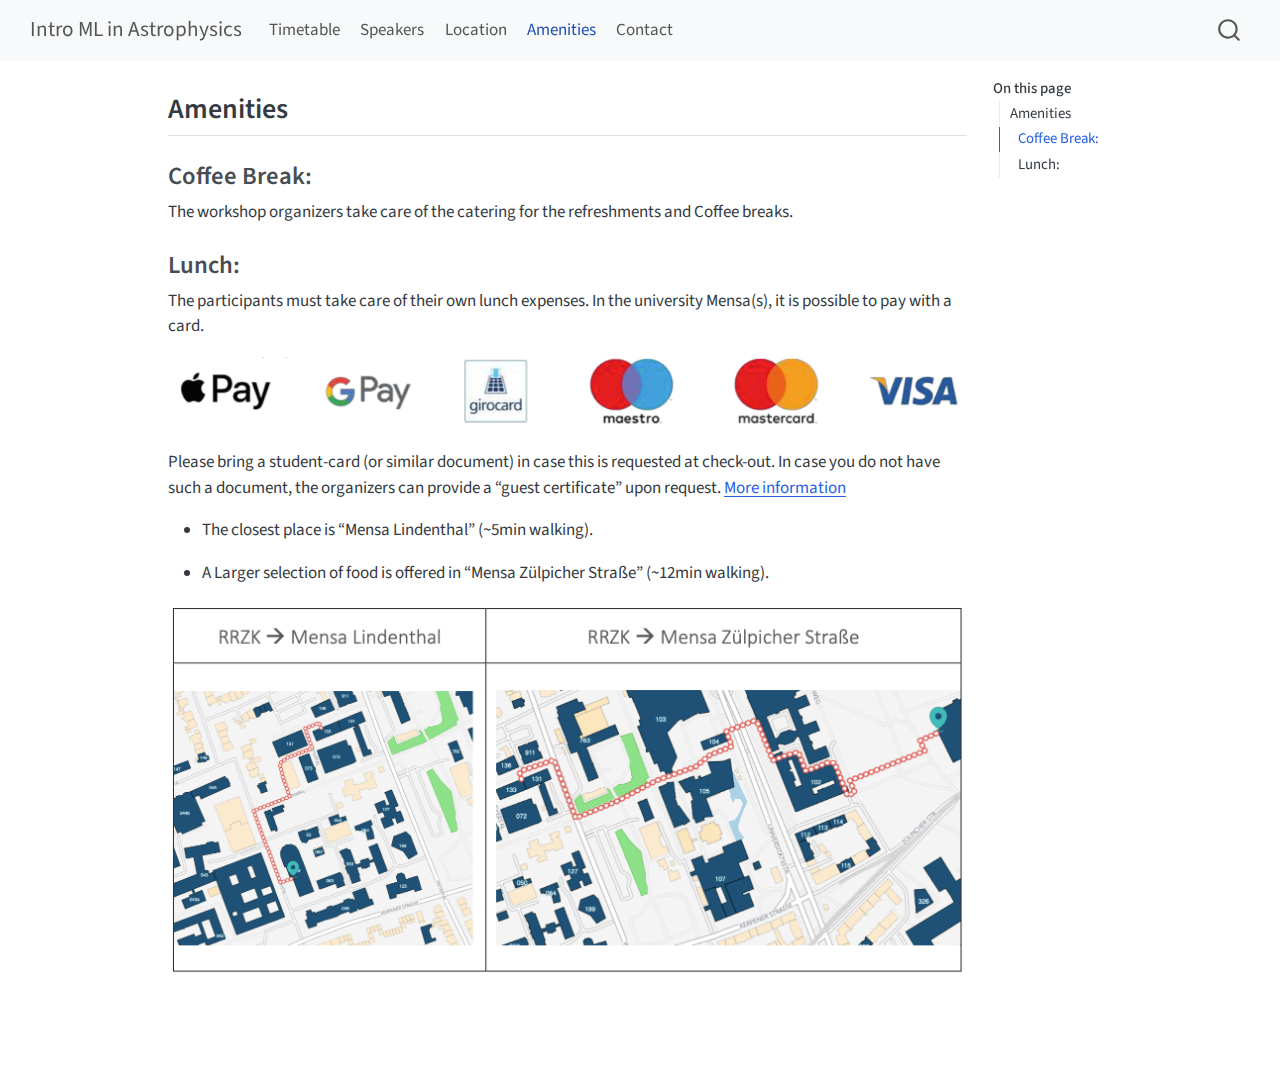
==== docs/amenities.html @ 334e964f "update html" ====
<!DOCTYPE html>
<html xmlns="http://www.w3.org/1999/xhtml" lang="en" xml:lang="en"><head>

<meta charset="utf-8">
<meta name="generator" content="quarto-1.4.553">

<meta name="viewport" content="width=device-width, initial-scale=1.0, user-scalable=yes">


<title>Intro ML in Astrophysics</title>
<style>
code{white-space: pre-wrap;}
span.smallcaps{font-variant: small-caps;}
div.columns{display: flex; gap: min(4vw, 1.5em);}
div.column{flex: auto; overflow-x: auto;}
div.hanging-indent{margin-left: 1.5em; text-indent: -1.5em;}
ul.task-list{list-style: none;}
ul.task-list li input[type="checkbox"] {
  width: 0.8em;
  margin: 0 0.8em 0.2em -1em; /* quarto-specific, see https://github.com/quarto-dev/quarto-cli/issues/4556 */ 
  vertical-align: middle;
}
</style>


<script src="site_libs/quarto-nav/quarto-nav.js"></script>
<script src="site_libs/quarto-nav/headroom.min.js"></script>
<script src="site_libs/clipboard/clipboard.min.js"></script>
<script src="site_libs/quarto-search/autocomplete.umd.js"></script>
<script src="site_libs/quarto-search/fuse.min.js"></script>
<script src="site_libs/quarto-search/quarto-search.js"></script>
<meta name="quarto:offset" content="./">
<script src="site_libs/quarto-html/quarto.js"></script>
<script src="site_libs/quarto-html/popper.min.js"></script>
<script src="site_libs/quarto-html/tippy.umd.min.js"></script>
<script src="site_libs/quarto-html/anchor.min.js"></script>
<link href="site_libs/quarto-html/tippy.css" rel="stylesheet">
<link href="site_libs/quarto-html/quarto-syntax-highlighting.css" rel="stylesheet" id="quarto-text-highlighting-styles">
<script src="site_libs/bootstrap/bootstrap.min.js"></script>
<link href="site_libs/bootstrap/bootstrap-icons.css" rel="stylesheet">
<link href="site_libs/bootstrap/bootstrap.min.css" rel="stylesheet" id="quarto-bootstrap" data-mode="light">
<script id="quarto-search-options" type="application/json">{
  "location": "navbar",
  "copy-button": false,
  "collapse-after": 3,
  "panel-placement": "end",
  "type": "overlay",
  "limit": 50,
  "keyboard-shortcut": [
    "f",
    "/",
    "s"
  ],
  "show-item-context": false,
  "language": {
    "search-no-results-text": "No results",
    "search-matching-documents-text": "matching documents",
    "search-copy-link-title": "Copy link to search",
    "search-hide-matches-text": "Hide additional matches",
    "search-more-match-text": "more match in this document",
    "search-more-matches-text": "more matches in this document",
    "search-clear-button-title": "Clear",
    "search-text-placeholder": "",
    "search-detached-cancel-button-title": "Cancel",
    "search-submit-button-title": "Submit",
    "search-label": "Search"
  }
}</script>


<link rel="stylesheet" href="styles.css">
</head>

<body class="nav-fixed">

<div id="quarto-search-results"></div>
  <header id="quarto-header" class="headroom fixed-top">
    <nav class="navbar navbar-expand-lg " data-bs-theme="dark">
      <div class="navbar-container container-fluid">
      <div class="navbar-brand-container mx-auto">
    <a class="navbar-brand" href="./index.html">
    <span class="navbar-title">Intro ML in Astrophysics</span>
    </a>
  </div>
            <div id="quarto-search" class="" title="Search"></div>
          <button class="navbar-toggler" type="button" data-bs-toggle="collapse" data-bs-target="#navbarCollapse" aria-controls="navbarCollapse" aria-expanded="false" aria-label="Toggle navigation" onclick="if (window.quartoToggleHeadroom) { window.quartoToggleHeadroom(); }">
  <span class="navbar-toggler-icon"></span>
</button>
          <div class="collapse navbar-collapse" id="navbarCollapse">
            <ul class="navbar-nav navbar-nav-scroll me-auto">
  <li class="nav-item">
    <a class="nav-link" href="./index.html"> 
<span class="menu-text">Timetable</span></a>
  </li>  
  <li class="nav-item">
    <a class="nav-link" href="./speaker.html"> 
<span class="menu-text">Speakers</span></a>
  </li>  
  <li class="nav-item">
    <a class="nav-link" href="./location.html"> 
<span class="menu-text">Location</span></a>
  </li>  
  <li class="nav-item">
    <a class="nav-link active" href="./amenities.html" aria-current="page"> 
<span class="menu-text">Amenities</span></a>
  </li>  
  <li class="nav-item">
    <a class="nav-link" href="./Contact.html"> 
<span class="menu-text">Contact</span></a>
  </li>  
</ul>
          </div> <!-- /navcollapse -->
          <div class="quarto-navbar-tools">
</div>
      </div> <!-- /container-fluid -->
    </nav>
</header>
<!-- content -->
<div id="quarto-content" class="quarto-container page-columns page-rows-contents page-layout-article page-navbar">
<!-- sidebar -->
<!-- margin-sidebar -->
    <div id="quarto-margin-sidebar" class="sidebar margin-sidebar">
        <nav id="TOC" role="doc-toc" class="toc-active">
    <h2 id="toc-title">On this page</h2>
   
  <ul>
  <li><a href="#amenities" id="toc-amenities" class="nav-link active" data-scroll-target="#amenities">Amenities</a>
  <ul class="collapse">
  <li><a href="#coffee-break" id="toc-coffee-break" class="nav-link" data-scroll-target="#coffee-break">Coffee Break:</a></li>
  <li><a href="#lunch" id="toc-lunch" class="nav-link" data-scroll-target="#lunch">Lunch:</a></li>
  </ul></li>
  </ul>
</nav>
    </div>
<!-- main -->
<main class="content" id="quarto-document-content">




<section id="amenities" class="level2">
<h2 class="anchored" data-anchor-id="amenities">Amenities</h2>
<section id="coffee-break" class="level3">
<h3 class="anchored" data-anchor-id="coffee-break">Coffee Break:</h3>
<p>The workshop organizers take care of the catering for the refreshments and Coffee breaks.</p>
</section>
<section id="lunch" class="level3">
<h3 class="anchored" data-anchor-id="lunch">Lunch:</h3>
<p>The participants must take care of their own lunch expenses. In the university Mensa(s), it is possible to pay with a card.</p>
<p><img src="images/card.png" class="img-fluid"></p>
<p>Please bring a student-card (or similar document) in case this is requested at check-out. In case you do not have such a document, the organizers can provide a “guest certificate” upon request. <a href="https://www.kstw.de/gastronomie/essen-fuer-alle-wer-darf-bei-uns-speisen">More information</a></p>
<ul>
<li><p>The closest place is “Mensa Lindenthal” (~5min walking).</p></li>
<li><p>A Larger selection of food is offered in “Mensa Zülpicher Straße” (~12min walking).</p></li>
</ul>
<p><img src="images/mensa.png" class="img-fluid"></p>


</section>
</section>

</main> <!-- /main -->
<script id="quarto-html-after-body" type="application/javascript">
window.document.addEventListener("DOMContentLoaded", function (event) {
  const toggleBodyColorMode = (bsSheetEl) => {
    const mode = bsSheetEl.getAttribute("data-mode");
    const bodyEl = window.document.querySelector("body");
    if (mode === "dark") {
      bodyEl.classList.add("quarto-dark");
      bodyEl.classList.remove("quarto-light");
    } else {
      bodyEl.classList.add("quarto-light");
      bodyEl.classList.remove("quarto-dark");
    }
  }
  const toggleBodyColorPrimary = () => {
    const bsSheetEl = window.document.querySelector("link#quarto-bootstrap");
    if (bsSheetEl) {
      toggleBodyColorMode(bsSheetEl);
    }
  }
  toggleBodyColorPrimary();  
  const icon = "";
  const anchorJS = new window.AnchorJS();
  anchorJS.options = {
    placement: 'right',
    icon: icon
  };
  anchorJS.add('.anchored');
  const isCodeAnnotation = (el) => {
    for (const clz of el.classList) {
      if (clz.startsWith('code-annotation-')) {                     
        return true;
      }
    }
    return false;
  }
  const clipboard = new window.ClipboardJS('.code-copy-button', {
    text: function(trigger) {
      const codeEl = trigger.previousElementSibling.cloneNode(true);
      for (const childEl of codeEl.children) {
        if (isCodeAnnotation(childEl)) {
          childEl.remove();
        }
      }
      return codeEl.innerText;
    }
  });
  clipboard.on('success', function(e) {
    // button target
    const button = e.trigger;
    // don't keep focus
    button.blur();
    // flash "checked"
    button.classList.add('code-copy-button-checked');
    var currentTitle = button.getAttribute("title");
    button.setAttribute("title", "Copied!");
    let tooltip;
    if (window.bootstrap) {
      button.setAttribute("data-bs-toggle", "tooltip");
      button.setAttribute("data-bs-placement", "left");
      button.setAttribute("data-bs-title", "Copied!");
      tooltip = new bootstrap.Tooltip(button, 
        { trigger: "manual", 
          customClass: "code-copy-button-tooltip",
          offset: [0, -8]});
      tooltip.show();    
    }
    setTimeout(function() {
      if (tooltip) {
        tooltip.hide();
        button.removeAttribute("data-bs-title");
        button.removeAttribute("data-bs-toggle");
        button.removeAttribute("data-bs-placement");
      }
      button.setAttribute("title", currentTitle);
      button.classList.remove('code-copy-button-checked');
    }, 1000);
    // clear code selection
    e.clearSelection();
  });
    var localhostRegex = new RegExp(/^(?:http|https):\/\/localhost\:?[0-9]*\//);
    var mailtoRegex = new RegExp(/^mailto:/);
      var filterRegex = new RegExp('/' + window.location.host + '/');
    var isInternal = (href) => {
        return filterRegex.test(href) || localhostRegex.test(href) || mailtoRegex.test(href);
    }
    // Inspect non-navigation links and adorn them if external
 	var links = window.document.querySelectorAll('a[href]:not(.nav-link):not(.navbar-brand):not(.toc-action):not(.sidebar-link):not(.sidebar-item-toggle):not(.pagination-link):not(.no-external):not([aria-hidden]):not(.dropdown-item):not(.quarto-navigation-tool)');
    for (var i=0; i<links.length; i++) {
      const link = links[i];
      if (!isInternal(link.href)) {
        // undo the damage that might have been done by quarto-nav.js in the case of
        // links that we want to consider external
        if (link.dataset.originalHref !== undefined) {
          link.href = link.dataset.originalHref;
        }
      }
    }
  function tippyHover(el, contentFn, onTriggerFn, onUntriggerFn) {
    const config = {
      allowHTML: true,
      maxWidth: 500,
      delay: 100,
      arrow: false,
      appendTo: function(el) {
          return el.parentElement;
      },
      interactive: true,
      interactiveBorder: 10,
      theme: 'quarto',
      placement: 'bottom-start',
    };
    if (contentFn) {
      config.content = contentFn;
    }
    if (onTriggerFn) {
      config.onTrigger = onTriggerFn;
    }
    if (onUntriggerFn) {
      config.onUntrigger = onUntriggerFn;
    }
    window.tippy(el, config); 
  }
  const noterefs = window.document.querySelectorAll('a[role="doc-noteref"]');
  for (var i=0; i<noterefs.length; i++) {
    const ref = noterefs[i];
    tippyHover(ref, function() {
      // use id or data attribute instead here
      let href = ref.getAttribute('data-footnote-href') || ref.getAttribute('href');
      try { href = new URL(href).hash; } catch {}
      const id = href.replace(/^#\/?/, "");
      const note = window.document.getElementById(id);
      if (note) {
        return note.innerHTML;
      } else {
        return "";
      }
    });
  }
  const xrefs = window.document.querySelectorAll('a.quarto-xref');
  const processXRef = (id, note) => {
    // Strip column container classes
    const stripColumnClz = (el) => {
      el.classList.remove("page-full", "page-columns");
      if (el.children) {
        for (const child of el.children) {
          stripColumnClz(child);
        }
      }
    }
    stripColumnClz(note)
    if (id === null || id.startsWith('sec-')) {
      // Special case sections, only their first couple elements
      const container = document.createElement("div");
      if (note.children && note.children.length > 2) {
        container.appendChild(note.children[0].cloneNode(true));
        for (let i = 1; i < note.children.length; i++) {
          const child = note.children[i];
          if (child.tagName === "P" && child.innerText === "") {
            continue;
          } else {
            container.appendChild(child.cloneNode(true));
            break;
          }
        }
        if (window.Quarto?.typesetMath) {
          window.Quarto.typesetMath(container);
        }
        return container.innerHTML
      } else {
        if (window.Quarto?.typesetMath) {
          window.Quarto.typesetMath(note);
        }
        return note.innerHTML;
      }
    } else {
      // Remove any anchor links if they are present
      const anchorLink = note.querySelector('a.anchorjs-link');
      if (anchorLink) {
        anchorLink.remove();
      }
      if (window.Quarto?.typesetMath) {
        window.Quarto.typesetMath(note);
      }
      // TODO in 1.5, we should make sure this works without a callout special case
      if (note.classList.contains("callout")) {
        return note.outerHTML;
      } else {
        return note.innerHTML;
      }
    }
  }
  for (var i=0; i<xrefs.length; i++) {
    const xref = xrefs[i];
    tippyHover(xref, undefined, function(instance) {
      instance.disable();
      let url = xref.getAttribute('href');
      let hash = undefined; 
      if (url.startsWith('#')) {
        hash = url;
      } else {
        try { hash = new URL(url).hash; } catch {}
      }
      if (hash) {
        const id = hash.replace(/^#\/?/, "");
        const note = window.document.getElementById(id);
        if (note !== null) {
          try {
            const html = processXRef(id, note.cloneNode(true));
            instance.setContent(html);
          } finally {
            instance.enable();
            instance.show();
          }
        } else {
          // See if we can fetch this
          fetch(url.split('#')[0])
          .then(res => res.text())
          .then(html => {
            const parser = new DOMParser();
            const htmlDoc = parser.parseFromString(html, "text/html");
            const note = htmlDoc.getElementById(id);
            if (note !== null) {
              const html = processXRef(id, note);
              instance.setContent(html);
            } 
          }).finally(() => {
            instance.enable();
            instance.show();
          });
        }
      } else {
        // See if we can fetch a full url (with no hash to target)
        // This is a special case and we should probably do some content thinning / targeting
        fetch(url)
        .then(res => res.text())
        .then(html => {
          const parser = new DOMParser();
          const htmlDoc = parser.parseFromString(html, "text/html");
          const note = htmlDoc.querySelector('main.content');
          if (note !== null) {
            // This should only happen for chapter cross references
            // (since there is no id in the URL)
            // remove the first header
            if (note.children.length > 0 && note.children[0].tagName === "HEADER") {
              note.children[0].remove();
            }
            const html = processXRef(null, note);
            instance.setContent(html);
          } 
        }).finally(() => {
          instance.enable();
          instance.show();
        });
      }
    }, function(instance) {
    });
  }
      let selectedAnnoteEl;
      const selectorForAnnotation = ( cell, annotation) => {
        let cellAttr = 'data-code-cell="' + cell + '"';
        let lineAttr = 'data-code-annotation="' +  annotation + '"';
        const selector = 'span[' + cellAttr + '][' + lineAttr + ']';
        return selector;
      }
      const selectCodeLines = (annoteEl) => {
        const doc = window.document;
        const targetCell = annoteEl.getAttribute("data-target-cell");
        const targetAnnotation = annoteEl.getAttribute("data-target-annotation");
        const annoteSpan = window.document.querySelector(selectorForAnnotation(targetCell, targetAnnotation));
        const lines = annoteSpan.getAttribute("data-code-lines").split(",");
        const lineIds = lines.map((line) => {
          return targetCell + "-" + line;
        })
        let top = null;
        let height = null;
        let parent = null;
        if (lineIds.length > 0) {
            //compute the position of the single el (top and bottom and make a div)
            const el = window.document.getElementById(lineIds[0]);
            top = el.offsetTop;
            height = el.offsetHeight;
            parent = el.parentElement.parentElement;
          if (lineIds.length > 1) {
            const lastEl = window.document.getElementById(lineIds[lineIds.length - 1]);
            const bottom = lastEl.offsetTop + lastEl.offsetHeight;
            height = bottom - top;
          }
          if (top !== null && height !== null && parent !== null) {
            // cook up a div (if necessary) and position it 
            let div = window.document.getElementById("code-annotation-line-highlight");
            if (div === null) {
              div = window.document.createElement("div");
              div.setAttribute("id", "code-annotation-line-highlight");
              div.style.position = 'absolute';
              parent.appendChild(div);
            }
            div.style.top = top - 2 + "px";
            div.style.height = height + 4 + "px";
            div.style.left = 0;
            let gutterDiv = window.document.getElementById("code-annotation-line-highlight-gutter");
            if (gutterDiv === null) {
              gutterDiv = window.document.createElement("div");
              gutterDiv.setAttribute("id", "code-annotation-line-highlight-gutter");
              gutterDiv.style.position = 'absolute';
              const codeCell = window.document.getElementById(targetCell);
              const gutter = codeCell.querySelector('.code-annotation-gutter');
              gutter.appendChild(gutterDiv);
            }
            gutterDiv.style.top = top - 2 + "px";
            gutterDiv.style.height = height + 4 + "px";
          }
          selectedAnnoteEl = annoteEl;
        }
      };
      const unselectCodeLines = () => {
        const elementsIds = ["code-annotation-line-highlight", "code-annotation-line-highlight-gutter"];
        elementsIds.forEach((elId) => {
          const div = window.document.getElementById(elId);
          if (div) {
            div.remove();
          }
        });
        selectedAnnoteEl = undefined;
      };
        // Handle positioning of the toggle
    window.addEventListener(
      "resize",
      throttle(() => {
        elRect = undefined;
        if (selectedAnnoteEl) {
          selectCodeLines(selectedAnnoteEl);
        }
      }, 10)
    );
    function throttle(fn, ms) {
    let throttle = false;
    let timer;
      return (...args) => {
        if(!throttle) { // first call gets through
            fn.apply(this, args);
            throttle = true;
        } else { // all the others get throttled
            if(timer) clearTimeout(timer); // cancel #2
            timer = setTimeout(() => {
              fn.apply(this, args);
              timer = throttle = false;
            }, ms);
        }
      };
    }
      // Attach click handler to the DT
      const annoteDls = window.document.querySelectorAll('dt[data-target-cell]');
      for (const annoteDlNode of annoteDls) {
        annoteDlNode.addEventListener('click', (event) => {
          const clickedEl = event.target;
          if (clickedEl !== selectedAnnoteEl) {
            unselectCodeLines();
            const activeEl = window.document.querySelector('dt[data-target-cell].code-annotation-active');
            if (activeEl) {
              activeEl.classList.remove('code-annotation-active');
            }
            selectCodeLines(clickedEl);
            clickedEl.classList.add('code-annotation-active');
          } else {
            // Unselect the line
            unselectCodeLines();
            clickedEl.classList.remove('code-annotation-active');
          }
        });
      }
  const findCites = (el) => {
    const parentEl = el.parentElement;
    if (parentEl) {
      const cites = parentEl.dataset.cites;
      if (cites) {
        return {
          el,
          cites: cites.split(' ')
        };
      } else {
        return findCites(el.parentElement)
      }
    } else {
      return undefined;
    }
  };
  var bibliorefs = window.document.querySelectorAll('a[role="doc-biblioref"]');
  for (var i=0; i<bibliorefs.length; i++) {
    const ref = bibliorefs[i];
    const citeInfo = findCites(ref);
    if (citeInfo) {
      tippyHover(citeInfo.el, function() {
        var popup = window.document.createElement('div');
        citeInfo.cites.forEach(function(cite) {
          var citeDiv = window.document.createElement('div');
          citeDiv.classList.add('hanging-indent');
          citeDiv.classList.add('csl-entry');
          var biblioDiv = window.document.getElementById('ref-' + cite);
          if (biblioDiv) {
            citeDiv.innerHTML = biblioDiv.innerHTML;
          }
          popup.appendChild(citeDiv);
        });
        return popup.innerHTML;
      });
    }
  }
});
</script>
</div> <!-- /content -->




</body></html>
---- docs/site_libs/quarto-html/tippy.css ----
.tippy-box[data-animation=fade][data-state=hidden]{opacity:0}[data-tippy-root]{max-width:calc(100vw - 10px)}.tippy-box{position:relative;background-color:#333;color:#fff;border-radius:4px;font-size:14px;line-height:1.4;white-space:normal;outline:0;transition-property:transform,visibility,opacity}.tippy-box[data-placement^=top]>.tippy-arrow{bottom:0}.tippy-box[data-placement^=top]>.tippy-arrow:before{bottom:-7px;left:0;border-width:8px 8px 0;border-top-color:initial;transform-origin:center top}.tippy-box[data-placement^=bottom]>.tippy-arrow{top:0}.tippy-box[data-placement^=bottom]>.tippy-arrow:before{top:-7px;left:0;border-width:0 8px 8px;border-bottom-color:initial;transform-origin:center bottom}.tippy-box[data-placement^=left]>.tippy-arrow{right:0}.tippy-box[data-placement^=left]>.tippy-arrow:before{border-width:8px 0 8px 8px;border-left-color:initial;right:-7px;transform-origin:center left}.tippy-box[data-placement^=right]>.tippy-arrow{left:0}.tippy-box[data-placement^=right]>.tippy-arrow:before{left:-7px;border-width:8px 8px 8px 0;border-right-color:initial;transform-origin:center right}.tippy-box[data-inertia][data-state=visible]{transition-timing-function:cubic-bezier(.54,1.5,.38,1.11)}.tippy-arrow{width:16px;height:16px;color:#333}.tippy-arrow:before{content:"";position:absolute;border-color:transparent;border-style:solid}.tippy-content{position:relative;padding:5px 9px;z-index:1}
---- docs/site_libs/quarto-html/quarto-syntax-highlighting.css ----
/* quarto syntax highlight colors */
:root {
  --quarto-hl-ot-color: #003B4F;
  --quarto-hl-at-color: #657422;
  --quarto-hl-ss-color: #20794D;
  --quarto-hl-an-color: #5E5E5E;
  --quarto-hl-fu-color: #4758AB;
  --quarto-hl-st-color: #20794D;
  --quarto-hl-cf-color: #003B4F;
  --quarto-hl-op-color: #5E5E5E;
  --quarto-hl-er-color: #AD0000;
  --quarto-hl-bn-color: #AD0000;
  --quarto-hl-al-color: #AD0000;
  --quarto-hl-va-color: #111111;
  --quarto-hl-bu-color: inherit;
  --quarto-hl-ex-color: inherit;
  --quarto-hl-pp-color: #AD0000;
  --quarto-hl-in-color: #5E5E5E;
  --quarto-hl-vs-color: #20794D;
  --quarto-hl-wa-color: #5E5E5E;
  --quarto-hl-do-color: #5E5E5E;
  --quarto-hl-im-color: #00769E;
  --quarto-hl-ch-color: #20794D;
  --quarto-hl-dt-color: #AD0000;
  --quarto-hl-fl-color: #AD0000;
  --quarto-hl-co-color: #5E5E5E;
  --quarto-hl-cv-color: #5E5E5E;
  --quarto-hl-cn-color: #8f5902;
  --quarto-hl-sc-color: #5E5E5E;
  --quarto-hl-dv-color: #AD0000;
  --quarto-hl-kw-color: #003B4F;
}

/* other quarto variables */
:root {
  --quarto-font-monospace: SFMono-Regular, Menlo, Monaco, Consolas, "Liberation Mono", "Courier New", monospace;
}

pre > code.sourceCode > span {
  color: #003B4F;
}

code span {
  color: #003B4F;
}

code.sourceCode > span {
  color: #003B4F;
}

div.sourceCode,
div.sourceCode pre.sourceCode {
  color: #003B4F;
}

code span.ot {
  color: #003B4F;
  font-style: inherit;
}

code span.at {
  color: #657422;
  font-style: inherit;
}

code span.ss {
  color: #20794D;
  font-style: inherit;
}

code span.an {
  color: #5E5E5E;
  font-style: inherit;
}

code span.fu {
  color: #4758AB;
  font-style: inherit;
}

code span.st {
  color: #20794D;
  font-style: inherit;
}

code span.cf {
  color: #003B4F;
  font-weight: bold;
  font-style: inherit;
}

code span.op {
  color: #5E5E5E;
  font-style: inherit;
}

code span.er {
  color: #AD0000;
  font-style: inherit;
}

code span.bn {
  color: #AD0000;
  font-style: inherit;
}

code span.al {
  color: #AD0000;
  font-style: inherit;
}

code span.va {
  color: #111111;
  font-style: inherit;
}

code span.bu {
  font-style: inherit;
}

code span.ex {
  font-style: inherit;
}

code span.pp {
  color: #AD0000;
  font-style: inherit;
}

code span.in {
  color: #5E5E5E;
  font-style: inherit;
}

code span.vs {
  color: #20794D;
  font-style: inherit;
}

code span.wa {
  color: #5E5E5E;
  font-style: italic;
}

code span.do {
  color: #5E5E5E;
  font-style: italic;
}

code span.im {
  color: #00769E;
  font-style: inherit;
}

code span.ch {
  color: #20794D;
  font-style: inherit;
}

code span.dt {
  color: #AD0000;
  font-style: inherit;
}

code span.fl {
  color: #AD0000;
  font-style: inherit;
}

code span.co {
  color: #5E5E5E;
  font-style: inherit;
}

code span.cv {
  color: #5E5E5E;
  font-style: italic;
}

code span.cn {
  color: #8f5902;
  font-style: inherit;
}

code span.sc {
  color: #5E5E5E;
  font-style: inherit;
}

code span.dv {
  color: #AD0000;
  font-style: inherit;
}

code span.kw {
  color: #003B4F;
  font-weight: bold;
  font-style: inherit;
}

.prevent-inlining {
  content: "</";
}

/*# sourceMappingURL=debc5d5d77c3f9108843748ff7464032.css.map */
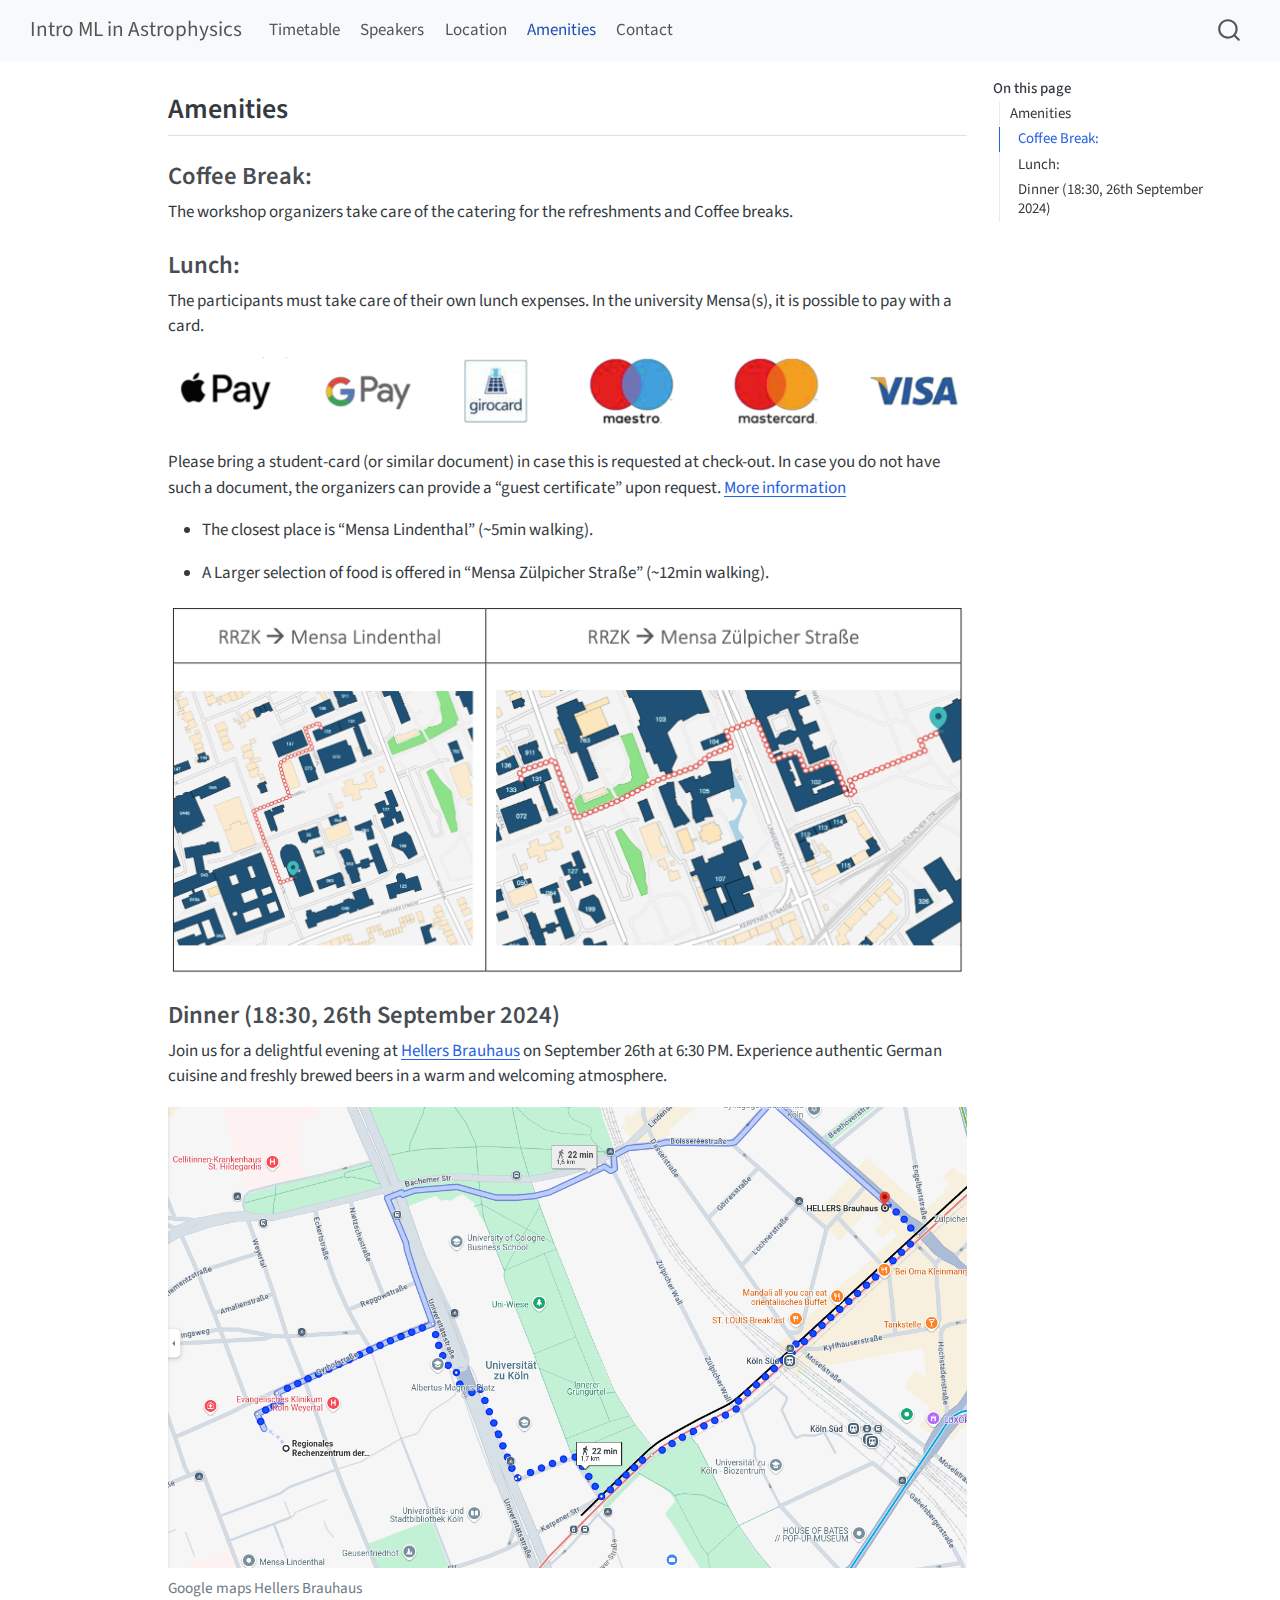
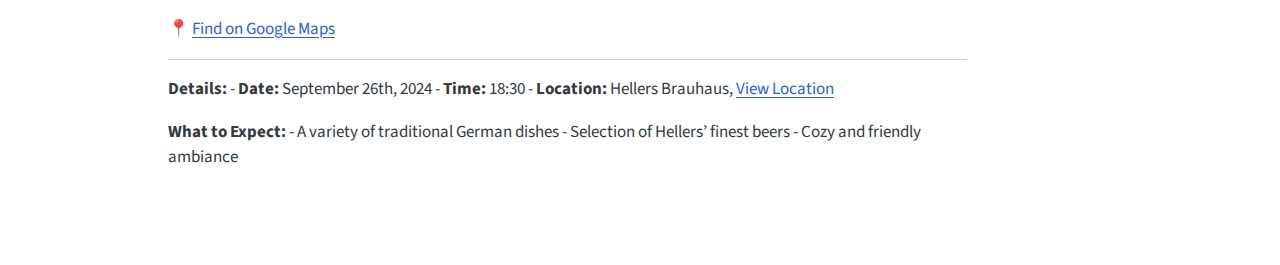
==== commit 44073fde: "update location of the Brauhaus" ====
--- a/docs/amenities.html
+++ b/docs/amenities.html
@@ -128,6 +128,7 @@
   <ul class="collapse">
   <li><a href="#coffee-break" id="toc-coffee-break" class="nav-link" data-scroll-target="#coffee-break">Coffee Break:</a></li>
   <li><a href="#lunch" id="toc-lunch" class="nav-link" data-scroll-target="#lunch">Lunch:</a></li>
+  <li><a href="#dinner-1830-26th-september-2024" id="toc-dinner-1830-26th-september-2024" class="nav-link" data-scroll-target="#dinner-1830-26th-september-2024">Dinner (18:30, 26th September 2024)</a></li>
   </ul></li>
   </ul>
 </nav>
@@ -154,6 +155,20 @@
 <li><p>A Larger selection of food is offered in “Mensa Zülpicher Straße” (~12min walking).</p></li>
 </ul>
 <p><img src="images/mensa.png" class="img-fluid"></p>
+</section>
+<section id="dinner-1830-26th-september-2024" class="level3">
+<h3 class="anchored" data-anchor-id="dinner-1830-26th-september-2024">Dinner (18:30, 26th September 2024)</h3>
+<p>Join us for a delightful evening at <a href="https://www.hellers.koeln/">Hellers Brauhaus</a> on September 26th at 6:30 PM. Experience authentic German cuisine and freshly brewed beers in a warm and welcoming atmosphere.</p>
+<div class="quarto-figure quarto-figure-center">
+<figure class="figure">
+<p><img src="images/dinner.png" class="img-fluid figure-img"></p>
+<figcaption>Google maps Hellers Brauhaus</figcaption>
+</figure>
+</div>
+<p>📍 <a href="https://maps.app.goo.gl/ewMtQugY8mBxGogs6">Find on Google Maps</a></p>
+<hr>
+<p><strong>Details:</strong> - <strong>Date:</strong> September 26th, 2024 - <strong>Time:</strong> 18:30 - <strong>Location:</strong> Hellers Brauhaus, <a href="https://maps.app.goo.gl/ewMtQugY8mBxGogs6">View Location</a></p>
+<p><strong>What to Expect:</strong> - A variety of traditional German dishes - Selection of Hellers’ finest beers - Cozy and friendly ambiance</p>
 
 
 </section>
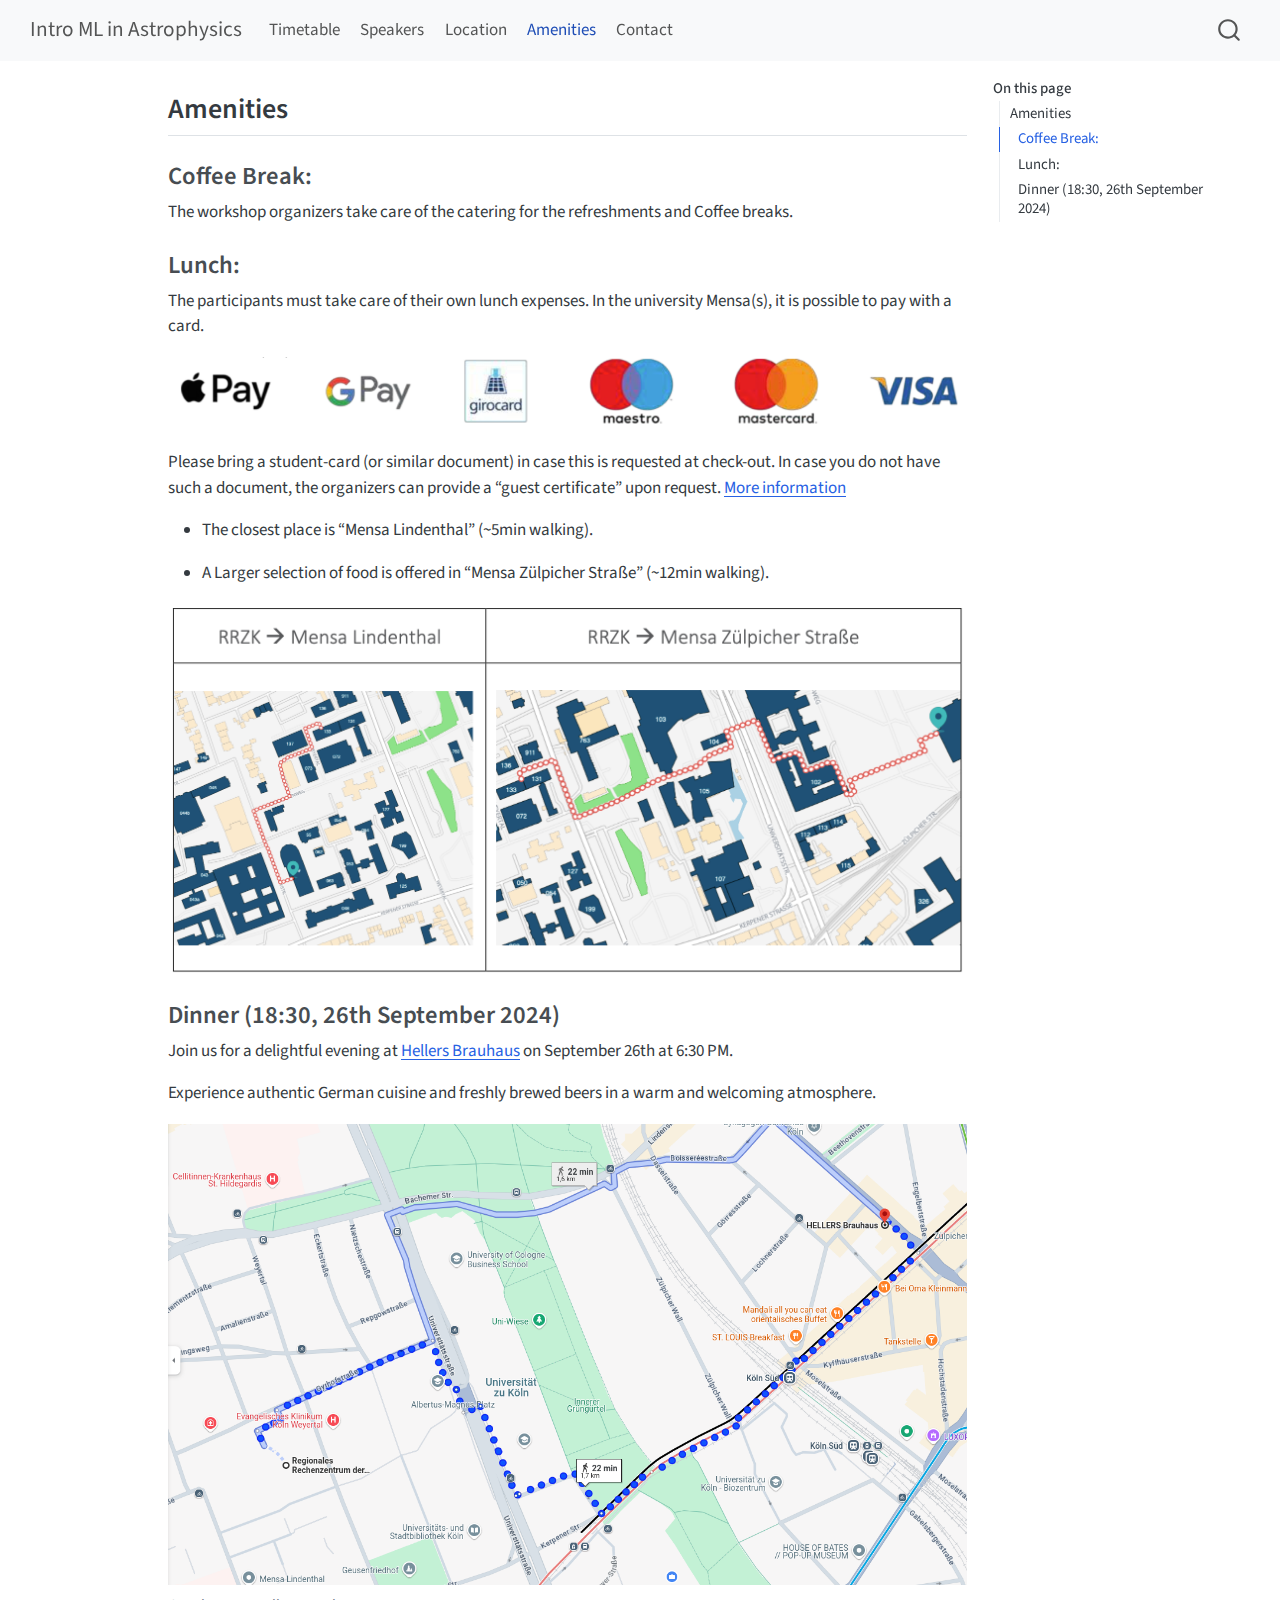
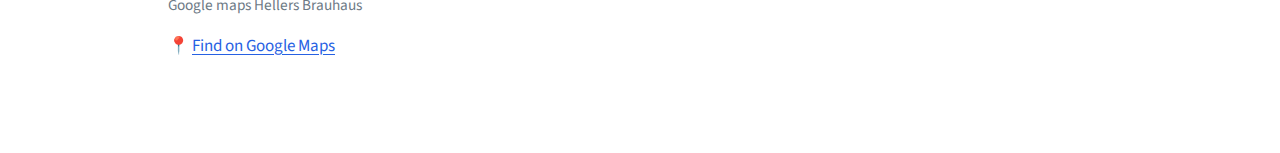
==== commit dcc8838e: "update html" ====
--- a/docs/amenities.html
+++ b/docs/amenities.html
@@ -158,7 +158,8 @@
 </section>
 <section id="dinner-1830-26th-september-2024" class="level3">
 <h3 class="anchored" data-anchor-id="dinner-1830-26th-september-2024">Dinner (18:30, 26th September 2024)</h3>
-<p>Join us for a delightful evening at <a href="https://www.hellers.koeln/">Hellers Brauhaus</a> on September 26th at 6:30 PM. Experience authentic German cuisine and freshly brewed beers in a warm and welcoming atmosphere.</p>
+<p>Join us for a delightful evening at <a href="https://www.hellers.koeln/">Hellers Brauhaus</a> on September 26th at 6:30 PM.</p>
+<p>Experience authentic German cuisine and freshly brewed beers in a warm and welcoming atmosphere.</p>
 <div class="quarto-figure quarto-figure-center">
 <figure class="figure">
 <p><img src="images/dinner.png" class="img-fluid figure-img"></p>
@@ -166,9 +167,6 @@
 </figure>
 </div>
 <p>📍 <a href="https://maps.app.goo.gl/ewMtQugY8mBxGogs6">Find on Google Maps</a></p>
-<hr>
-<p><strong>Details:</strong> - <strong>Date:</strong> September 26th, 2024 - <strong>Time:</strong> 18:30 - <strong>Location:</strong> Hellers Brauhaus, <a href="https://maps.app.goo.gl/ewMtQugY8mBxGogs6">View Location</a></p>
-<p><strong>What to Expect:</strong> - A variety of traditional German dishes - Selection of Hellers’ finest beers - Cozy and friendly ambiance</p>
 
 
 </section>
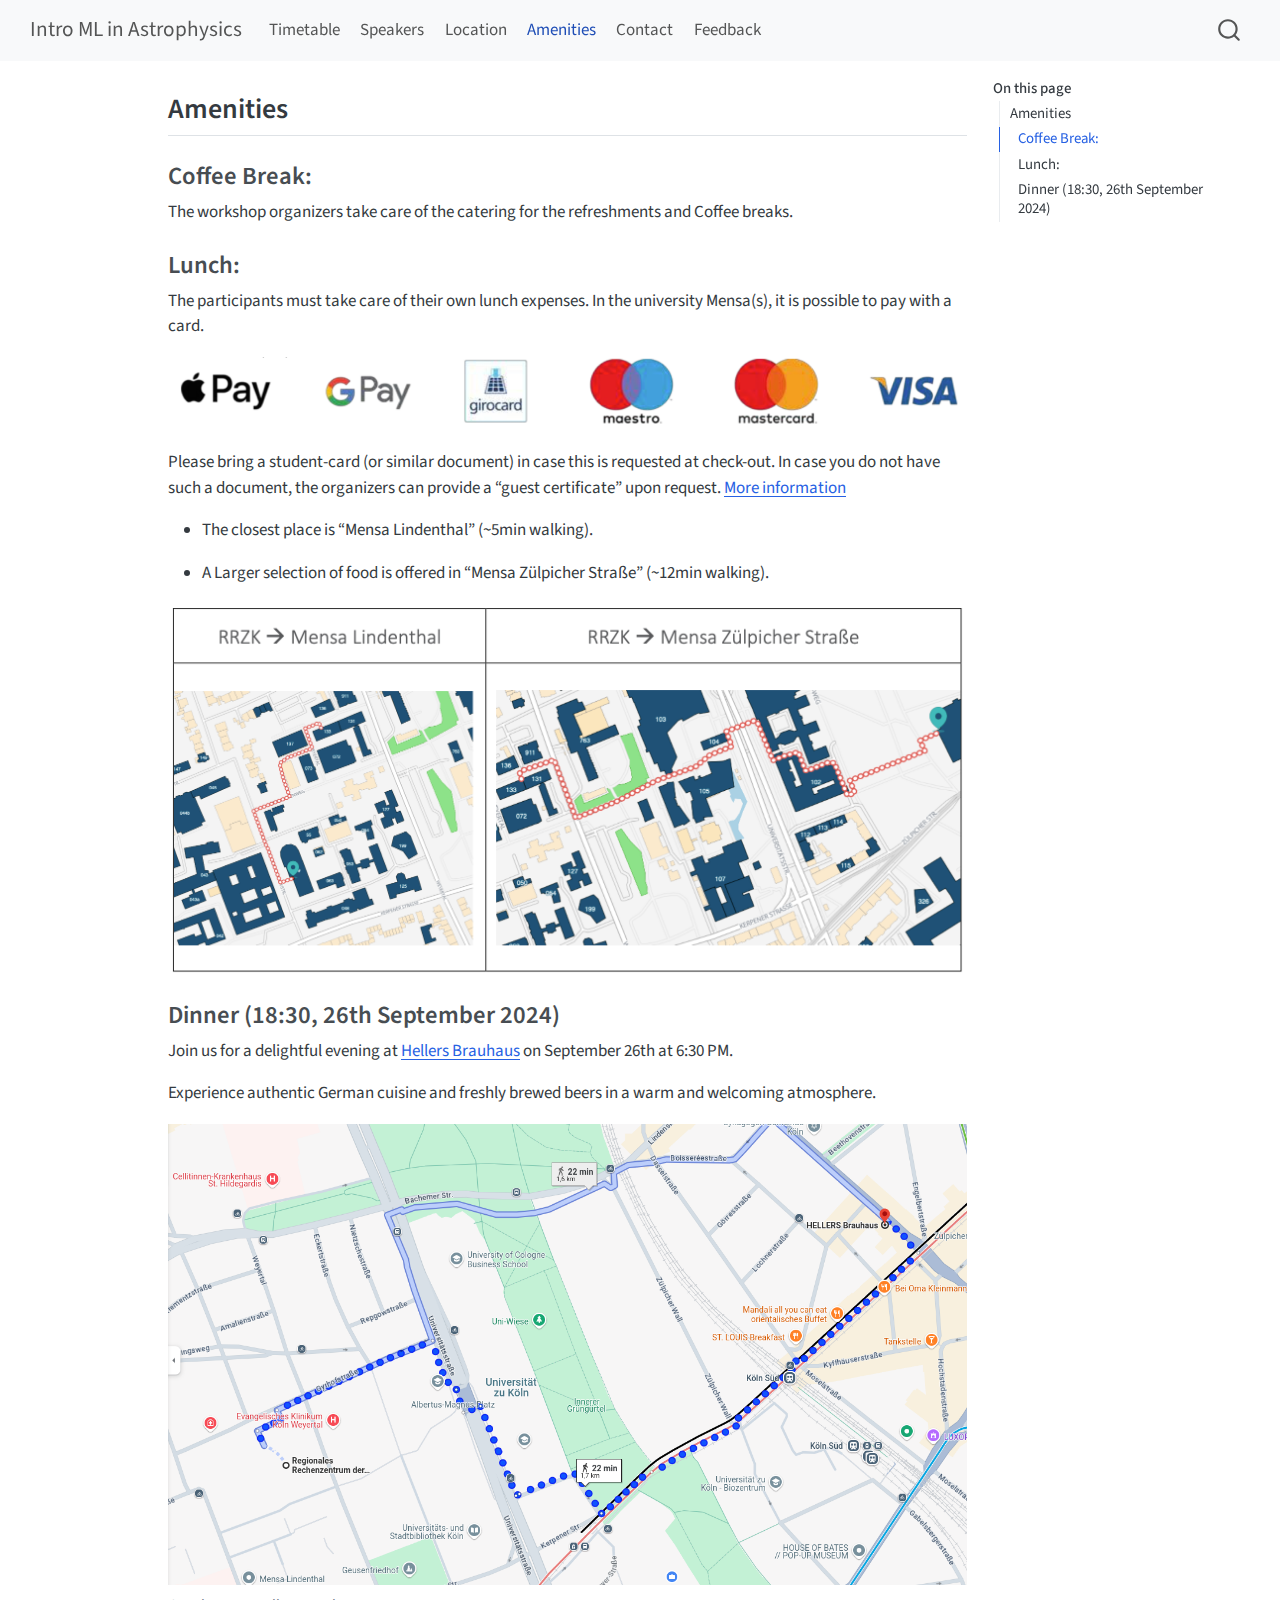
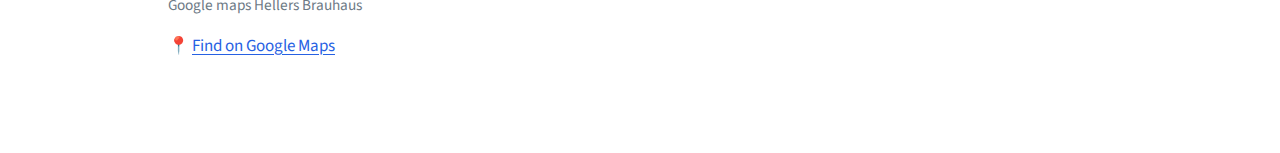
==== commit b5808bfd: "add feedback" ====
--- a/docs/amenities.html
+++ b/docs/amenities.html
@@ -108,6 +108,10 @@
     <a class="nav-link" href="./Contact.html"> 
 <span class="menu-text">Contact</span></a>
   </li>  
+  <li class="nav-item">
+    <a class="nav-link" href="./feedback.html"> 
+<span class="menu-text">Feedback</span></a>
+  </li>  
 </ul>
           </div> <!-- /navcollapse -->
           <div class="quarto-navbar-tools">
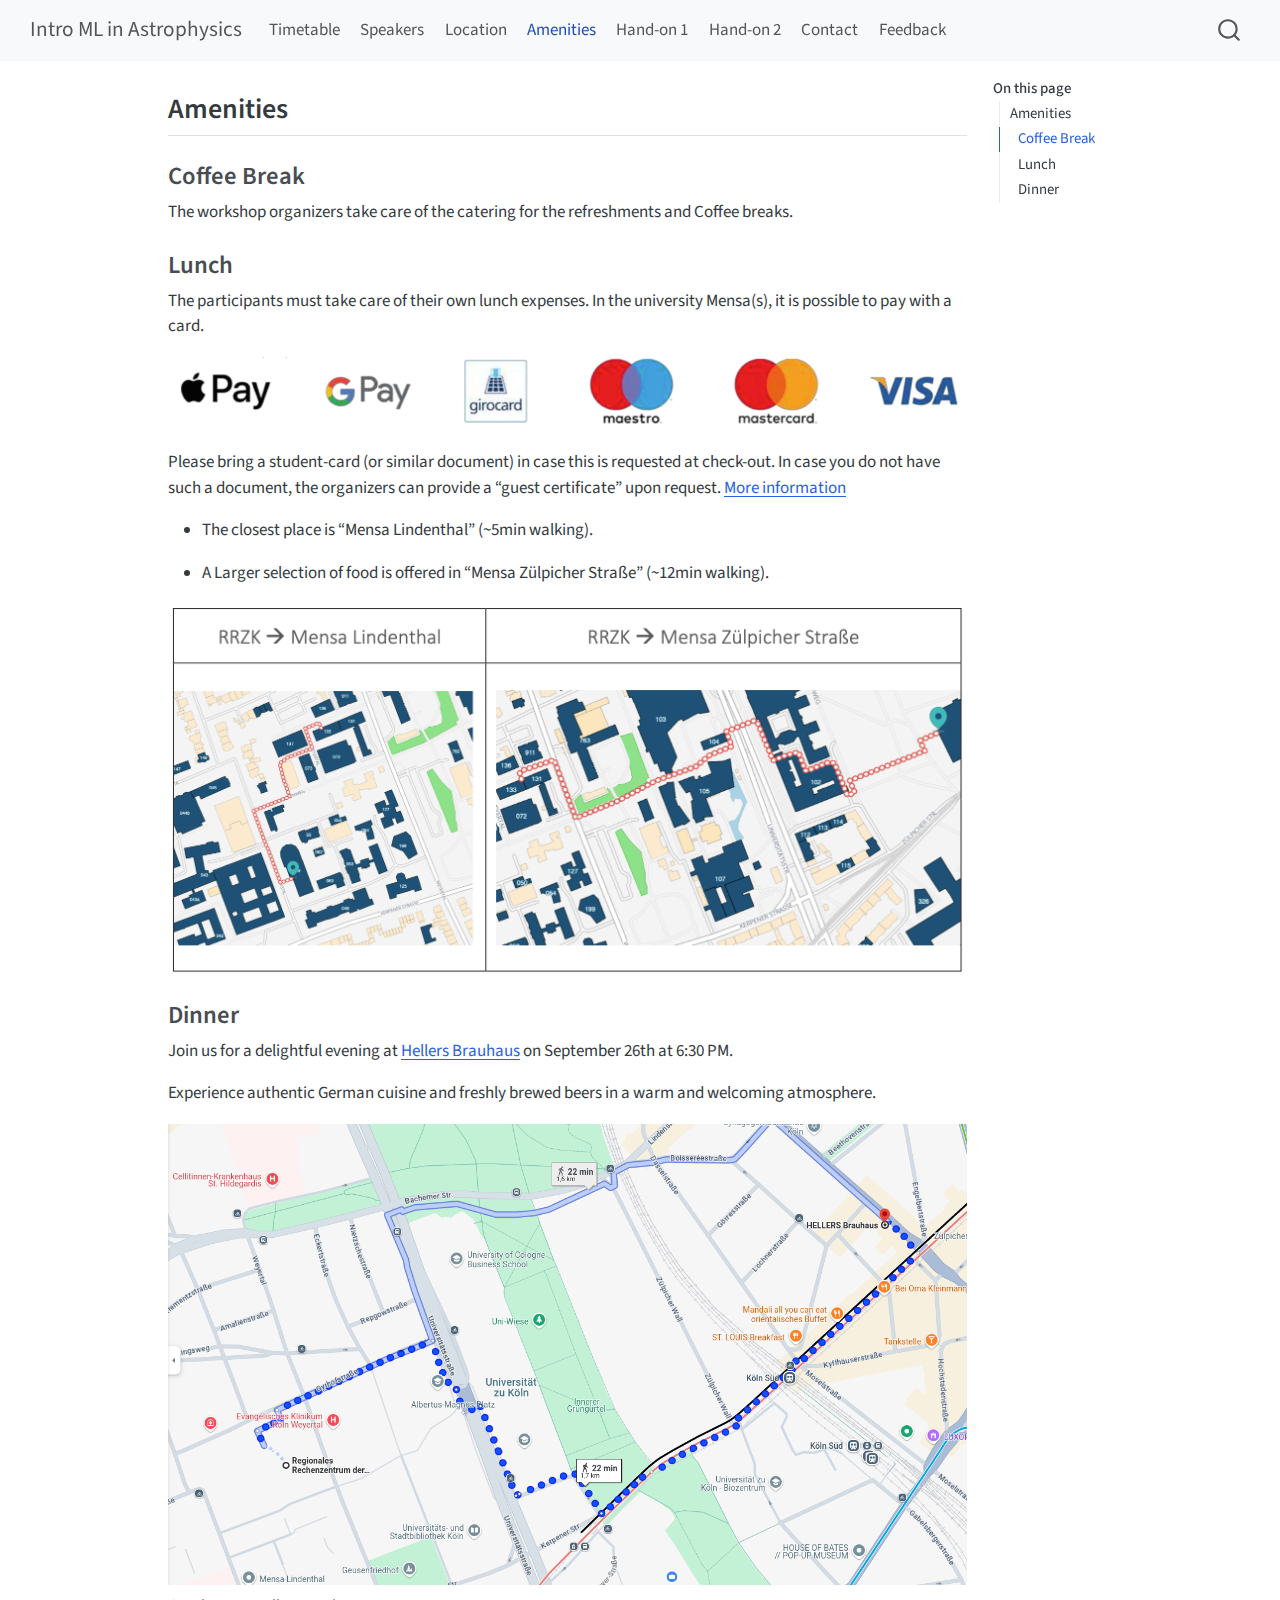
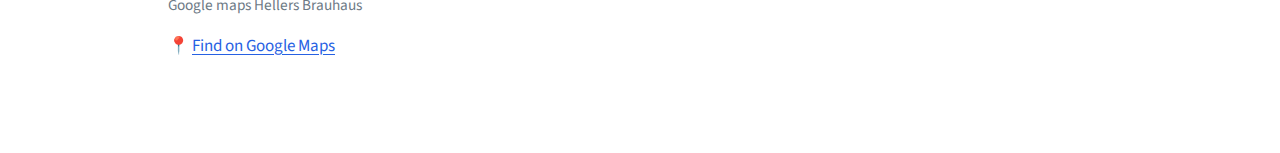
==== commit 1545e2df: "change infomation in Amenities" ====
--- a/docs/amenities.html
+++ b/docs/amenities.html
@@ -105,6 +105,14 @@
 <span class="menu-text">Amenities</span></a>
   </li>  
   <li class="nav-item">
+    <a class="nav-link" href="./handon1.html"> 
+<span class="menu-text">Hand-on 1</span></a>
+  </li>  
+  <li class="nav-item">
+    <a class="nav-link" href="./handon2.html"> 
+<span class="menu-text">Hand-on 2</span></a>
+  </li>  
+  <li class="nav-item">
     <a class="nav-link" href="./Contact.html"> 
 <span class="menu-text">Contact</span></a>
   </li>  
@@ -130,9 +138,9 @@
   <ul>
   <li><a href="#amenities" id="toc-amenities" class="nav-link active" data-scroll-target="#amenities">Amenities</a>
   <ul class="collapse">
-  <li><a href="#coffee-break" id="toc-coffee-break" class="nav-link" data-scroll-target="#coffee-break">Coffee Break:</a></li>
-  <li><a href="#lunch" id="toc-lunch" class="nav-link" data-scroll-target="#lunch">Lunch:</a></li>
-  <li><a href="#dinner-1830-26th-september-2024" id="toc-dinner-1830-26th-september-2024" class="nav-link" data-scroll-target="#dinner-1830-26th-september-2024">Dinner (18:30, 26th September 2024)</a></li>
+  <li><a href="#coffee-break" id="toc-coffee-break" class="nav-link" data-scroll-target="#coffee-break">Coffee Break</a></li>
+  <li><a href="#lunch" id="toc-lunch" class="nav-link" data-scroll-target="#lunch">Lunch</a></li>
+  <li><a href="#dinner" id="toc-dinner" class="nav-link" data-scroll-target="#dinner">Dinner</a></li>
   </ul></li>
   </ul>
 </nav>
@@ -146,11 +154,11 @@
 <section id="amenities" class="level2">
 <h2 class="anchored" data-anchor-id="amenities">Amenities</h2>
 <section id="coffee-break" class="level3">
-<h3 class="anchored" data-anchor-id="coffee-break">Coffee Break:</h3>
+<h3 class="anchored" data-anchor-id="coffee-break">Coffee Break</h3>
 <p>The workshop organizers take care of the catering for the refreshments and Coffee breaks.</p>
 </section>
 <section id="lunch" class="level3">
-<h3 class="anchored" data-anchor-id="lunch">Lunch:</h3>
+<h3 class="anchored" data-anchor-id="lunch">Lunch</h3>
 <p>The participants must take care of their own lunch expenses. In the university Mensa(s), it is possible to pay with a card.</p>
 <p><img src="images/card.png" class="img-fluid"></p>
 <p>Please bring a student-card (or similar document) in case this is requested at check-out. In case you do not have such a document, the organizers can provide a “guest certificate” upon request. <a href="https://www.kstw.de/gastronomie/essen-fuer-alle-wer-darf-bei-uns-speisen">More information</a></p>
@@ -160,8 +168,8 @@
 </ul>
 <p><img src="images/mensa.png" class="img-fluid"></p>
 </section>
-<section id="dinner-1830-26th-september-2024" class="level3">
-<h3 class="anchored" data-anchor-id="dinner-1830-26th-september-2024">Dinner (18:30, 26th September 2024)</h3>
+<section id="dinner" class="level3">
+<h3 class="anchored" data-anchor-id="dinner">Dinner</h3>
 <p>Join us for a delightful evening at <a href="https://www.hellers.koeln/">Hellers Brauhaus</a> on September 26th at 6:30 PM.</p>
 <p>Experience authentic German cuisine and freshly brewed beers in a warm and welcoming atmosphere.</p>
 <div class="quarto-figure quarto-figure-center">
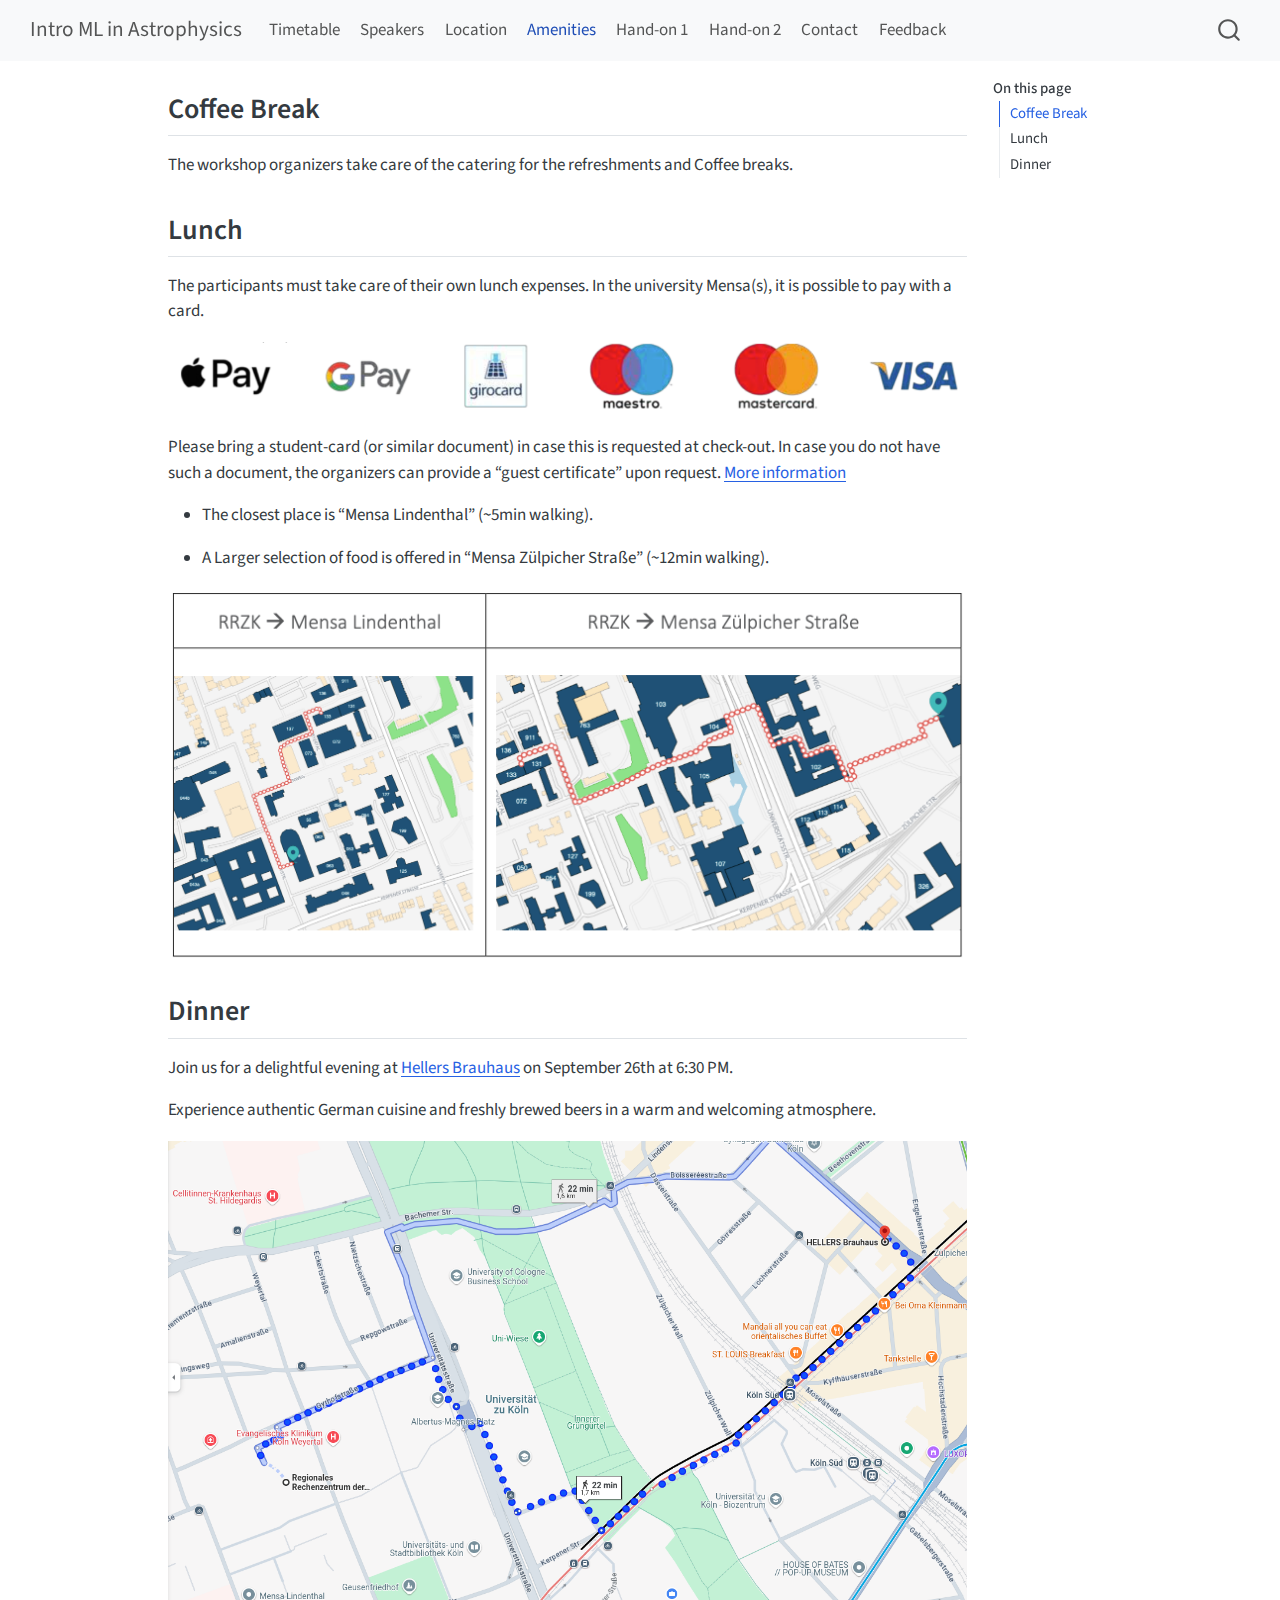
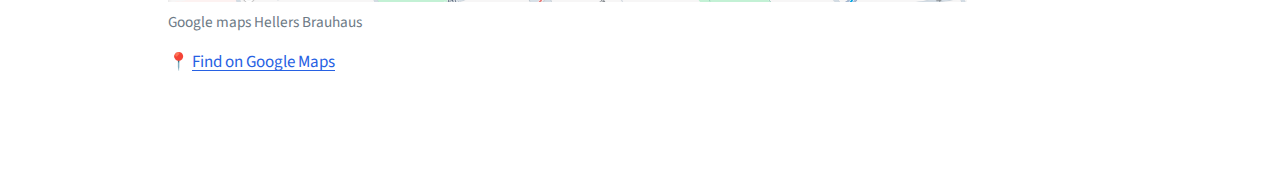
==== commit e138b87b: "update amenities" ====
--- a/docs/amenities.html
+++ b/docs/amenities.html
@@ -136,12 +136,9 @@
     <h2 id="toc-title">On this page</h2>
    
   <ul>
-  <li><a href="#amenities" id="toc-amenities" class="nav-link active" data-scroll-target="#amenities">Amenities</a>
-  <ul class="collapse">
-  <li><a href="#coffee-break" id="toc-coffee-break" class="nav-link" data-scroll-target="#coffee-break">Coffee Break</a></li>
+  <li><a href="#coffee-break" id="toc-coffee-break" class="nav-link active" data-scroll-target="#coffee-break">Coffee Break</a></li>
   <li><a href="#lunch" id="toc-lunch" class="nav-link" data-scroll-target="#lunch">Lunch</a></li>
   <li><a href="#dinner" id="toc-dinner" class="nav-link" data-scroll-target="#dinner">Dinner</a></li>
-  </ul></li>
   </ul>
 </nav>
     </div>
@@ -151,14 +148,12 @@
 
 
 
-<section id="amenities" class="level2">
-<h2 class="anchored" data-anchor-id="amenities">Amenities</h2>
-<section id="coffee-break" class="level3">
-<h3 class="anchored" data-anchor-id="coffee-break">Coffee Break</h3>
+<section id="coffee-break" class="level2">
+<h2 class="anchored" data-anchor-id="coffee-break">Coffee Break</h2>
 <p>The workshop organizers take care of the catering for the refreshments and Coffee breaks.</p>
 </section>
-<section id="lunch" class="level3">
-<h3 class="anchored" data-anchor-id="lunch">Lunch</h3>
+<section id="lunch" class="level2">
+<h2 class="anchored" data-anchor-id="lunch">Lunch</h2>
 <p>The participants must take care of their own lunch expenses. In the university Mensa(s), it is possible to pay with a card.</p>
 <p><img src="images/card.png" class="img-fluid"></p>
 <p>Please bring a student-card (or similar document) in case this is requested at check-out. In case you do not have such a document, the organizers can provide a “guest certificate” upon request. <a href="https://www.kstw.de/gastronomie/essen-fuer-alle-wer-darf-bei-uns-speisen">More information</a></p>
@@ -168,8 +163,8 @@
 </ul>
 <p><img src="images/mensa.png" class="img-fluid"></p>
 </section>
-<section id="dinner" class="level3">
-<h3 class="anchored" data-anchor-id="dinner">Dinner</h3>
+<section id="dinner" class="level2">
+<h2 class="anchored" data-anchor-id="dinner">Dinner</h2>
 <p>Join us for a delightful evening at <a href="https://www.hellers.koeln/">Hellers Brauhaus</a> on September 26th at 6:30 PM.</p>
 <p>Experience authentic German cuisine and freshly brewed beers in a warm and welcoming atmosphere.</p>
 <div class="quarto-figure quarto-figure-center">
@@ -181,7 +176,6 @@
 <p>📍 <a href="https://maps.app.goo.gl/ewMtQugY8mBxGogs6">Find on Google Maps</a></p>
 
 
-</section>
 </section>
 
 </main> <!-- /main -->
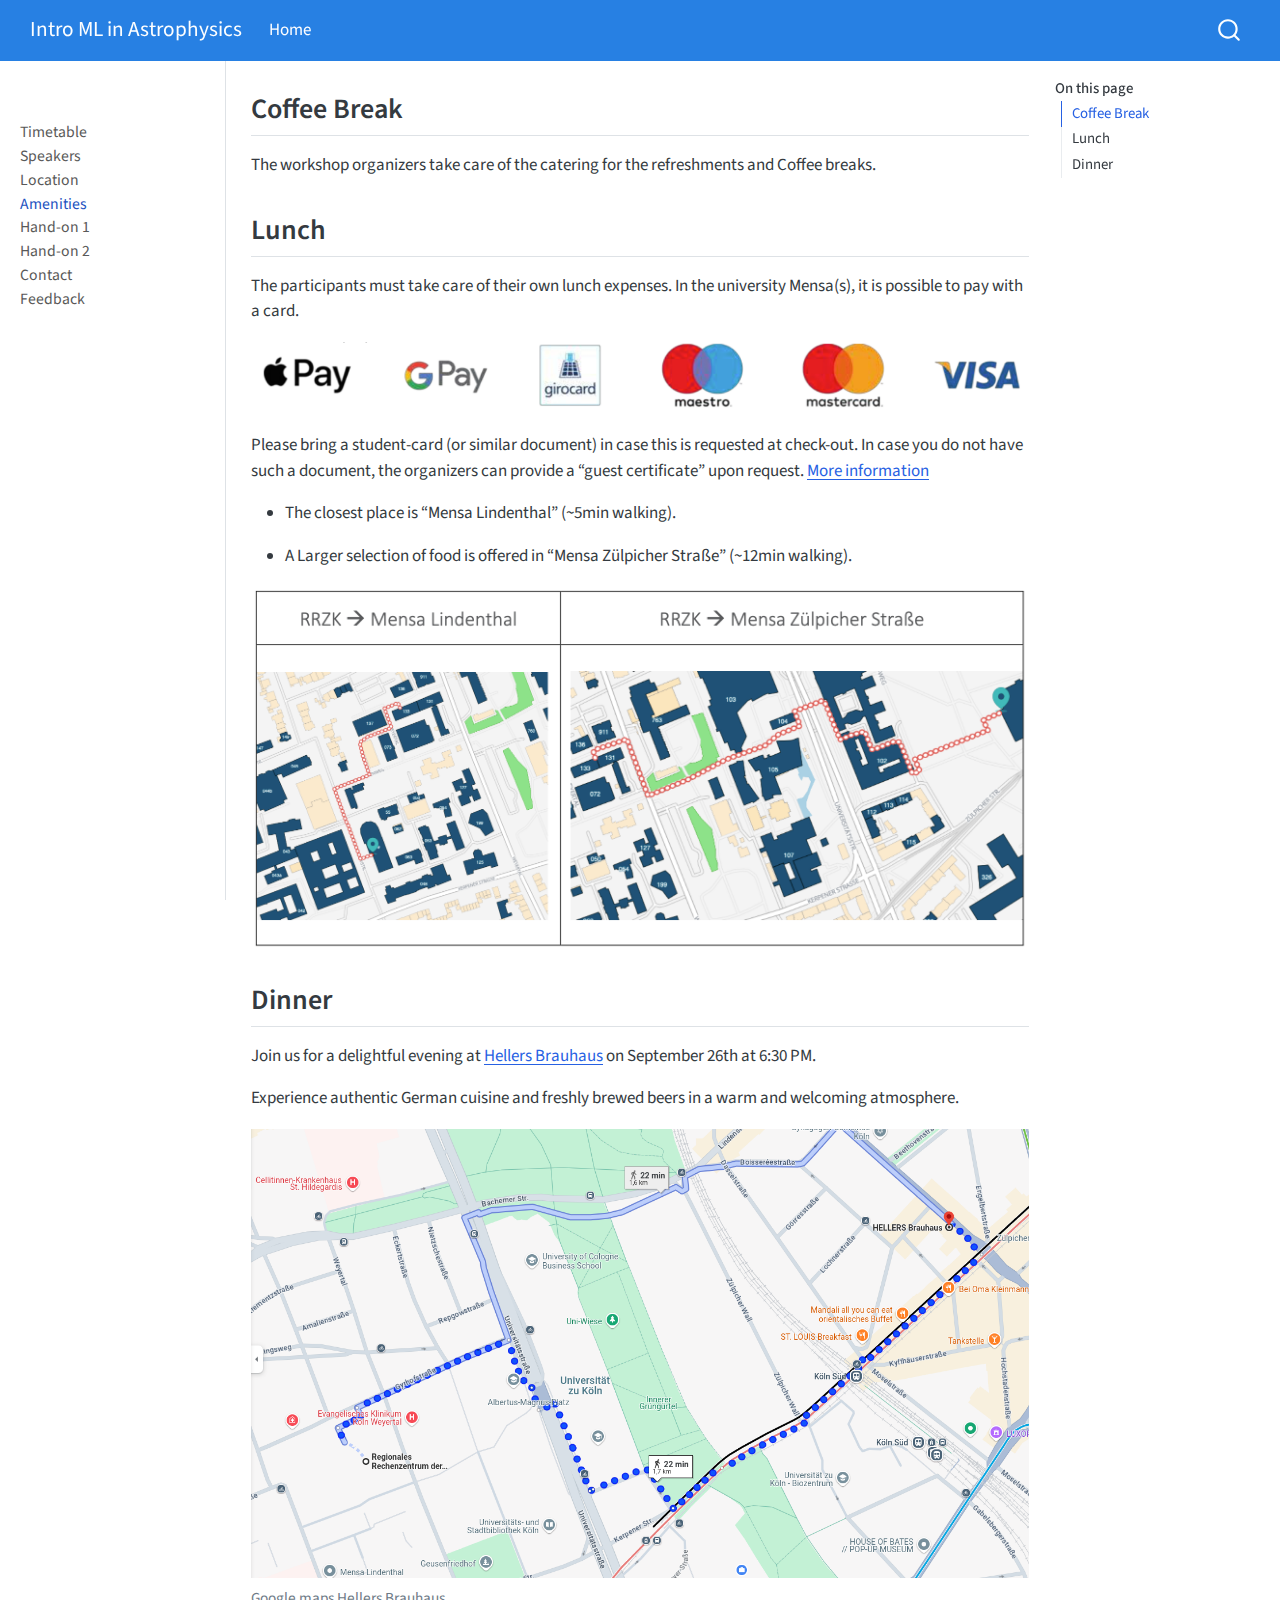
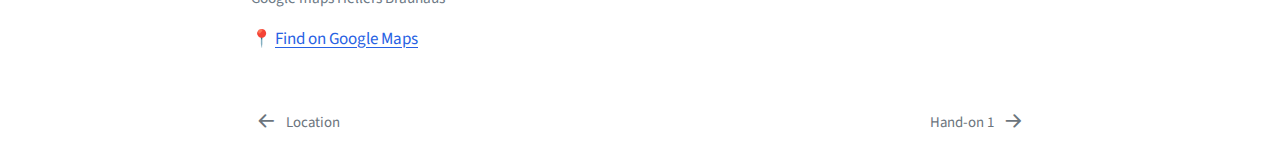
==== commit 5de29e02: "update structure of webpage" ====
--- a/docs/amenities.html
+++ b/docs/amenities.html
@@ -30,6 +30,8 @@
 <script src="site_libs/quarto-search/fuse.min.js"></script>
 <script src="site_libs/quarto-search/quarto-search.js"></script>
 <meta name="quarto:offset" content="./">
+<link href="./handon1.html" rel="next">
+<link href="./location.html" rel="prev">
 <script src="site_libs/quarto-html/quarto.js"></script>
 <script src="site_libs/quarto-html/popper.min.js"></script>
 <script src="site_libs/quarto-html/tippy.umd.min.js"></script>
@@ -71,7 +73,7 @@
 <link rel="stylesheet" href="styles.css">
 </head>
 
-<body class="nav-fixed">
+<body class="nav-sidebar docked nav-fixed">
 
 <div id="quarto-search-results"></div>
   <header id="quarto-header" class="headroom fixed-top">
@@ -89,36 +91,8 @@
           <div class="collapse navbar-collapse" id="navbarCollapse">
             <ul class="navbar-nav navbar-nav-scroll me-auto">
   <li class="nav-item">
-    <a class="nav-link" href="./index.html"> 
-<span class="menu-text">Timetable</span></a>
-  </li>  
-  <li class="nav-item">
-    <a class="nav-link" href="./speaker.html"> 
-<span class="menu-text">Speakers</span></a>
-  </li>  
-  <li class="nav-item">
-    <a class="nav-link" href="./location.html"> 
-<span class="menu-text">Location</span></a>
-  </li>  
-  <li class="nav-item">
-    <a class="nav-link active" href="./amenities.html" aria-current="page"> 
-<span class="menu-text">Amenities</span></a>
-  </li>  
-  <li class="nav-item">
-    <a class="nav-link" href="./handon1.html"> 
-<span class="menu-text">Hand-on 1</span></a>
-  </li>  
-  <li class="nav-item">
-    <a class="nav-link" href="./handon2.html"> 
-<span class="menu-text">Hand-on 2</span></a>
-  </li>  
-  <li class="nav-item">
-    <a class="nav-link" href="./Contact.html"> 
-<span class="menu-text">Contact</span></a>
-  </li>  
-  <li class="nav-item">
-    <a class="nav-link" href="./feedback.html"> 
-<span class="menu-text">Feedback</span></a>
+    <a class="nav-link active" href="./index.html" aria-current="page"> 
+<span class="menu-text">Home</span></a>
   </li>  
 </ul>
           </div> <!-- /navcollapse -->
@@ -126,10 +100,83 @@
 </div>
       </div> <!-- /container-fluid -->
     </nav>
+  <nav class="quarto-secondary-nav">
+    <div class="container-fluid d-flex">
+      <button type="button" class="quarto-btn-toggle btn" data-bs-toggle="collapse" data-bs-target=".quarto-sidebar-collapse-item" aria-controls="quarto-sidebar" aria-expanded="false" aria-label="Toggle sidebar navigation" onclick="if (window.quartoToggleHeadroom) { window.quartoToggleHeadroom(); }">
+        <i class="bi bi-layout-text-sidebar-reverse"></i>
+      </button>
+        <nav class="quarto-page-breadcrumbs" aria-label="breadcrumb"><ol class="breadcrumb"><li class="breadcrumb-item"><a href="./amenities.html">Amenities</a></li></ol></nav>
+        <a class="flex-grow-1" role="button" data-bs-toggle="collapse" data-bs-target=".quarto-sidebar-collapse-item" aria-controls="quarto-sidebar" aria-expanded="false" aria-label="Toggle sidebar navigation" onclick="if (window.quartoToggleHeadroom) { window.quartoToggleHeadroom(); }">      
+        </a>
+      <button type="button" class="btn quarto-search-button" aria-label="" onclick="window.quartoOpenSearch();">
+        <i class="bi bi-search"></i>
+      </button>
+    </div>
+  </nav>
 </header>
 <!-- content -->
 <div id="quarto-content" class="quarto-container page-columns page-rows-contents page-layout-article page-navbar">
 <!-- sidebar -->
+  <nav id="quarto-sidebar" class="sidebar collapse collapse-horizontal quarto-sidebar-collapse-item sidebar-navigation docked overflow-auto">
+        <div class="mt-2 flex-shrink-0 align-items-center">
+        <div class="sidebar-search">
+        <div id="quarto-search" class="" title="Search"></div>
+        </div>
+        </div>
+    <div class="sidebar-menu-container"> 
+    <ul class="list-unstyled mt-1">
+        <li class="sidebar-item">
+  <div class="sidebar-item-container"> 
+  <a href="./index.html" class="sidebar-item-text sidebar-link">
+ <span class="menu-text">Timetable</span></a>
+  </div>
+</li>
+        <li class="sidebar-item">
+  <div class="sidebar-item-container"> 
+  <a href="./speaker.html" class="sidebar-item-text sidebar-link">
+ <span class="menu-text">Speakers</span></a>
+  </div>
+</li>
+        <li class="sidebar-item">
+  <div class="sidebar-item-container"> 
+  <a href="./location.html" class="sidebar-item-text sidebar-link">
+ <span class="menu-text">Location</span></a>
+  </div>
+</li>
+        <li class="sidebar-item">
+  <div class="sidebar-item-container"> 
+  <a href="./amenities.html" class="sidebar-item-text sidebar-link active">
+ <span class="menu-text">Amenities</span></a>
+  </div>
+</li>
+        <li class="sidebar-item">
+  <div class="sidebar-item-container"> 
+  <a href="./handon1.html" class="sidebar-item-text sidebar-link">
+ <span class="menu-text">Hand-on 1</span></a>
+  </div>
+</li>
+        <li class="sidebar-item">
+  <div class="sidebar-item-container"> 
+  <a href="./handon2.html" class="sidebar-item-text sidebar-link">
+ <span class="menu-text">Hand-on 2</span></a>
+  </div>
+</li>
+        <li class="sidebar-item">
+  <div class="sidebar-item-container"> 
+  <a href="./Contact.html" class="sidebar-item-text sidebar-link">
+ <span class="menu-text">Contact</span></a>
+  </div>
+</li>
+        <li class="sidebar-item">
+  <div class="sidebar-item-container"> 
+  <a href="./feedback.html" class="sidebar-item-text sidebar-link">
+ <span class="menu-text">Feedback</span></a>
+  </div>
+</li>
+    </ul>
+    </div>
+</nav>
+<div id="quarto-sidebar-glass" class="quarto-sidebar-collapse-item" data-bs-toggle="collapse" data-bs-target=".quarto-sidebar-collapse-item"></div>
 <!-- margin-sidebar -->
     <div id="quarto-margin-sidebar" class="sidebar margin-sidebar">
         <nav id="TOC" role="doc-toc" class="toc-active">
@@ -588,6 +635,18 @@
   }
 });
 </script>
+<nav class="page-navigation">
+  <div class="nav-page nav-page-previous">
+      <a href="./location.html" class="pagination-link" aria-label="Location">
+        <i class="bi bi-arrow-left-short"></i> <span class="nav-page-text">Location</span>
+      </a>          
+  </div>
+  <div class="nav-page nav-page-next">
+      <a href="./handon1.html" class="pagination-link" aria-label="Hand-on 1">
+        <span class="nav-page-text">Hand-on 1</span> <i class="bi bi-arrow-right-short"></i>
+      </a>
+  </div>
+</nav>
 </div> <!-- /content -->
 
 
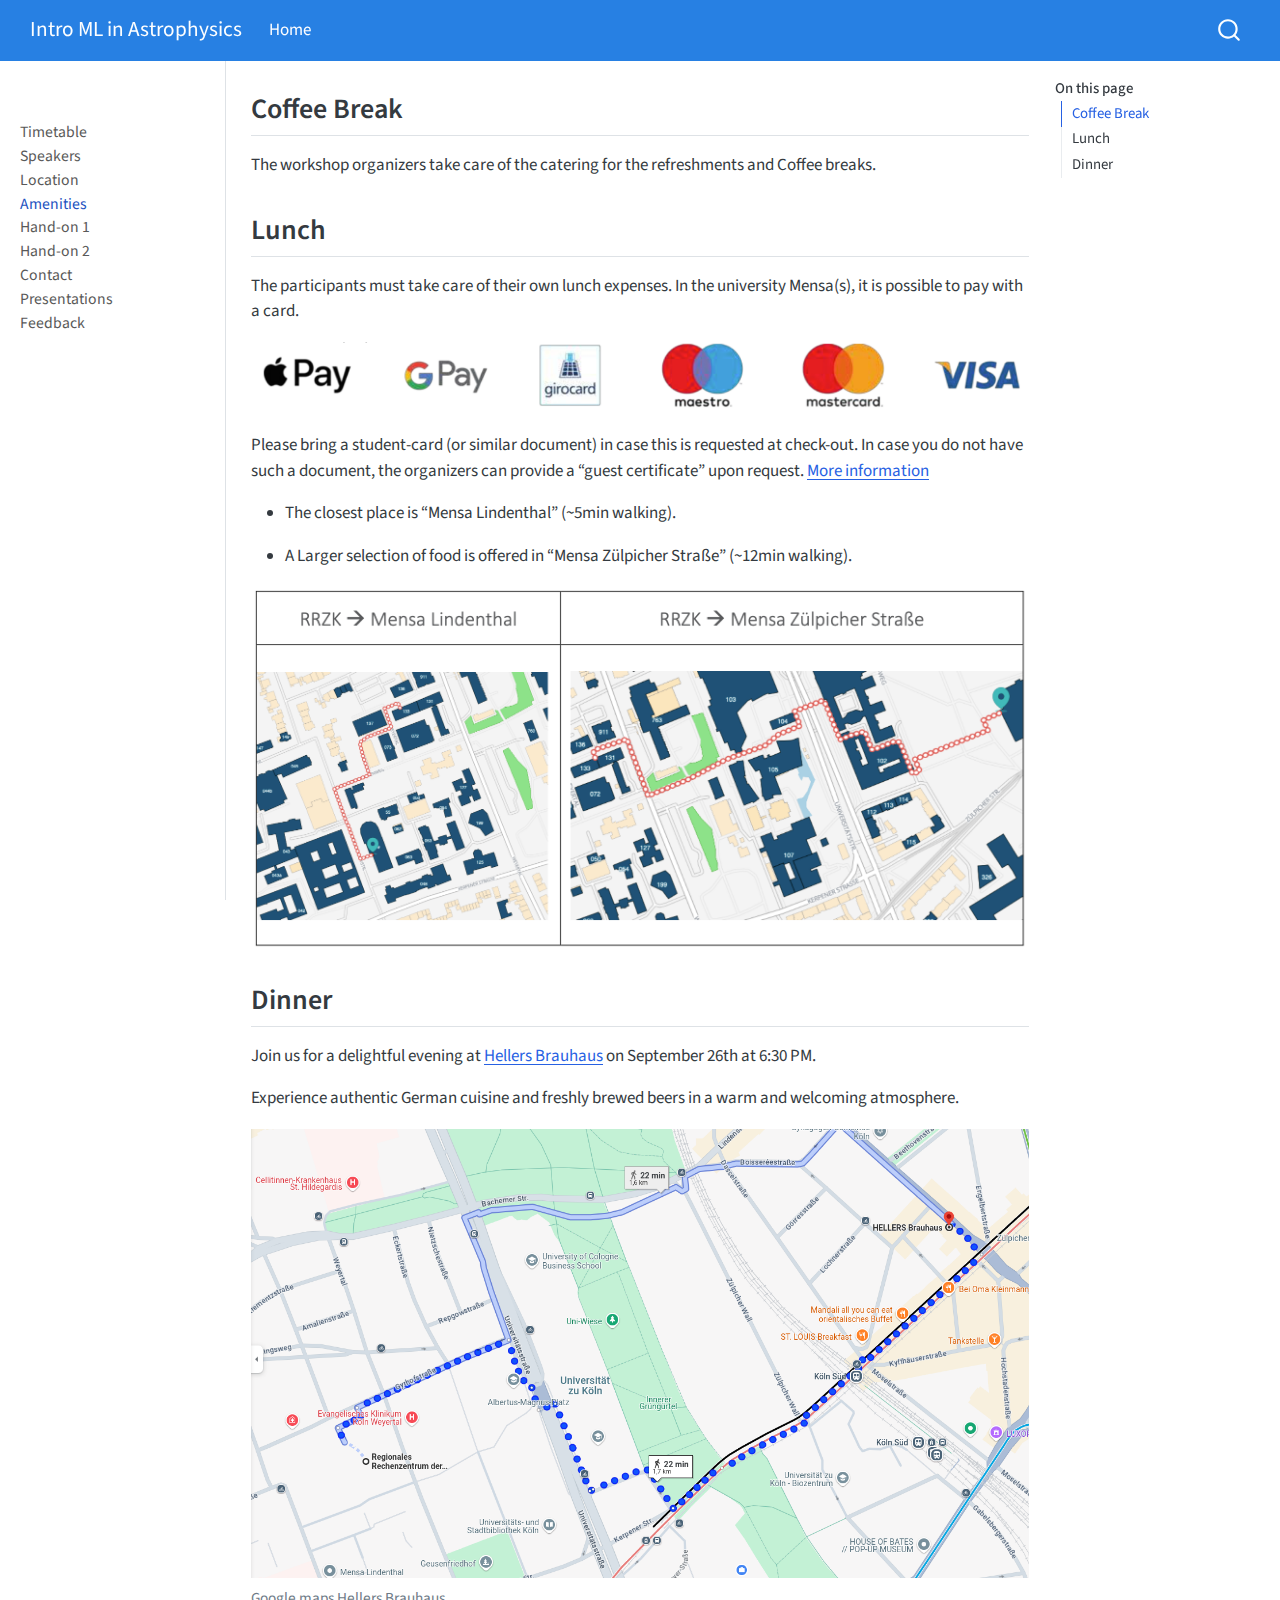
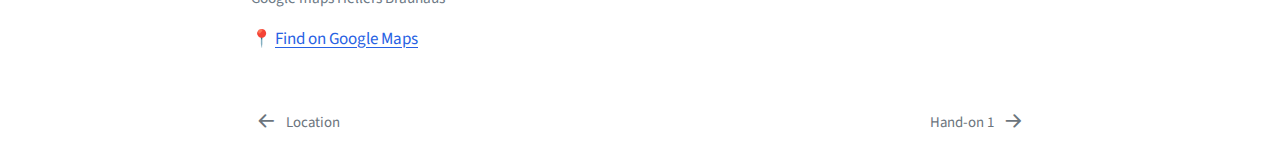
==== commit 8c9ac874: "upload presentations" ====
--- a/docs/amenities.html
+++ b/docs/amenities.html
@@ -165,6 +165,12 @@
   <div class="sidebar-item-container"> 
   <a href="./Contact.html" class="sidebar-item-text sidebar-link">
  <span class="menu-text">Contact</span></a>
+  </div>
+</li>
+        <li class="sidebar-item">
+  <div class="sidebar-item-container"> 
+  <a href="./presentations.html" class="sidebar-item-text sidebar-link">
+ <span class="menu-text">Presentations</span></a>
   </div>
 </li>
         <li class="sidebar-item">
